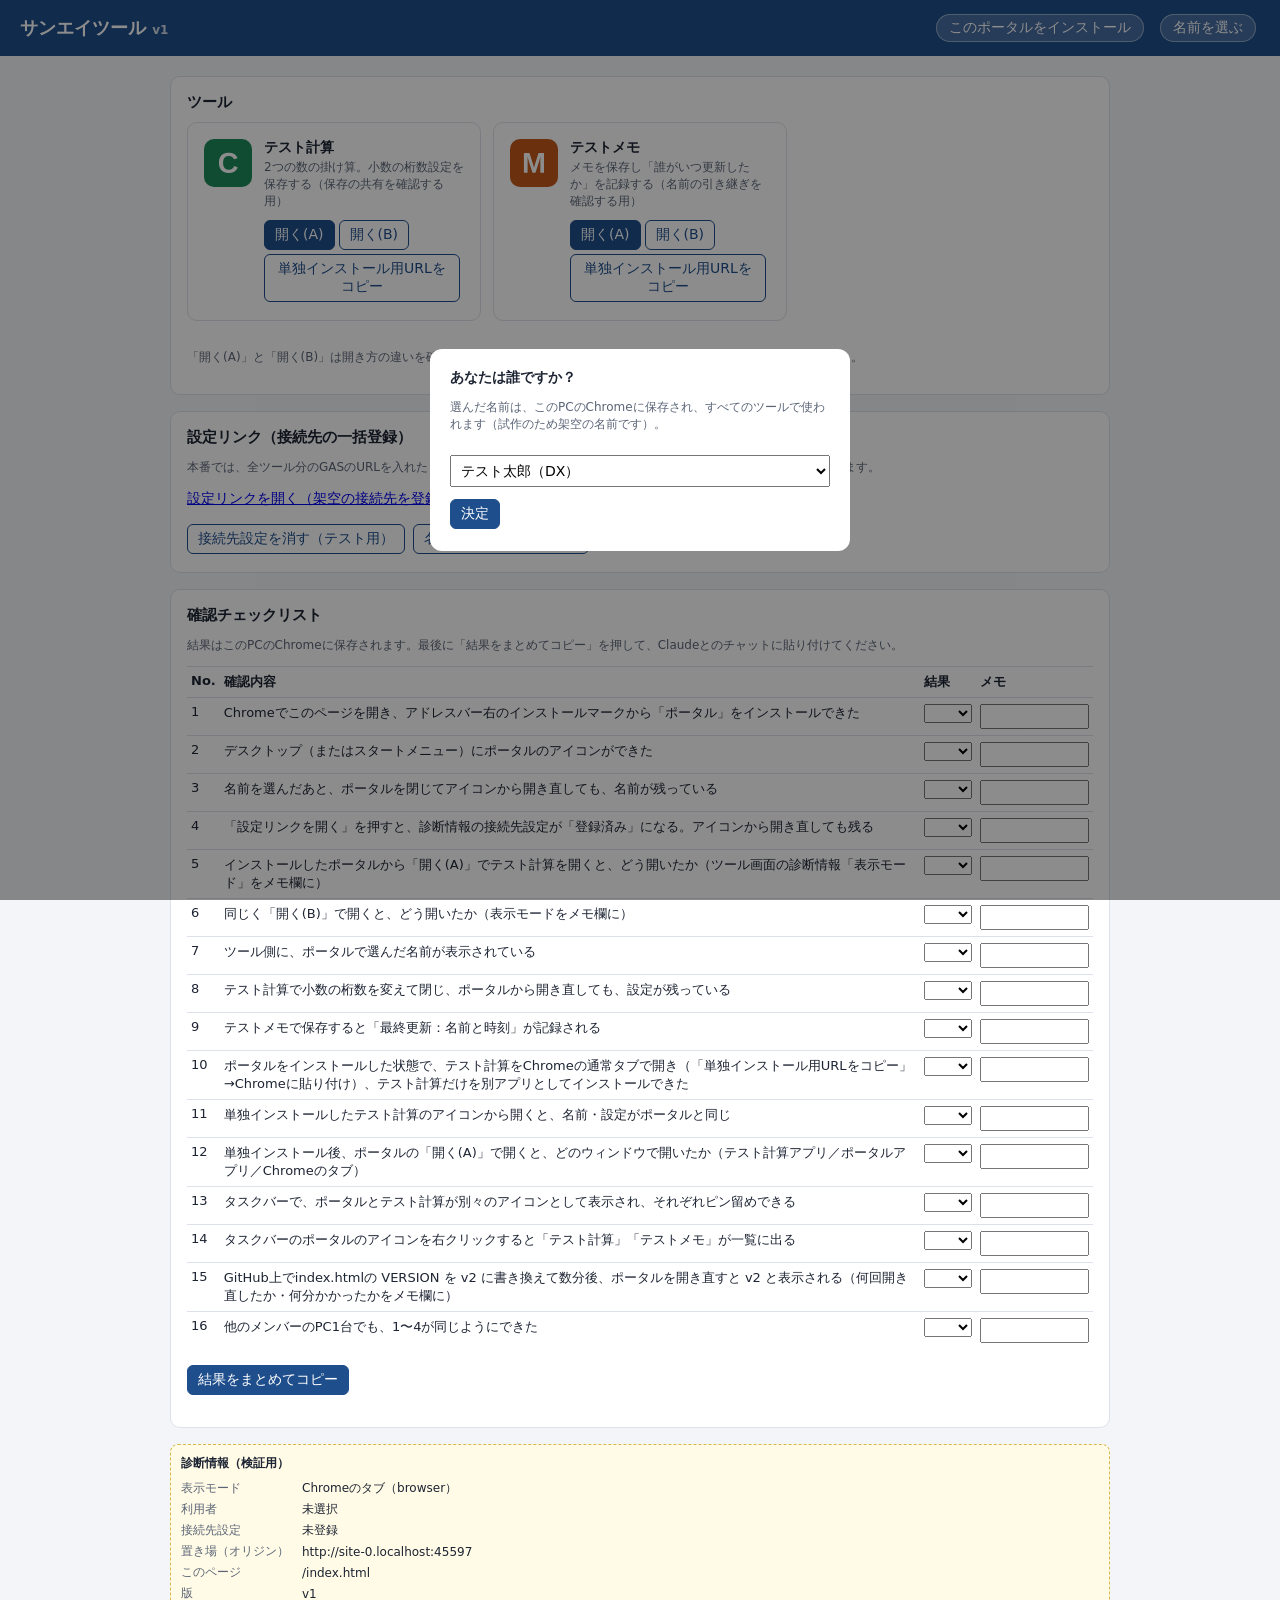
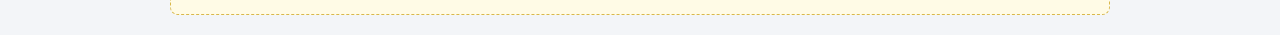
==== index.html @ d5607dd9 "Add files via upload" ====
<!doctype html>
<html lang="ja">
<head>
<meta charset="utf-8">
<meta name="viewport" content="width=device-width,initial-scale=1">
<title>サンエイツール（試作）</title>
<link rel="manifest" href="manifest.webmanifest">
<link rel="icon" href="icons/portal-192.png">
<meta name="theme-color" content="#1f4e8c">
<link rel="stylesheet" href="common/style.css">
<script src="common/sanei.js"></script>
<script src="tools.js"></script>
</head>
<body>
<header>
  <h1>サンエイツール <span class="ver" id="ver"></span></h1>
  <button class="chip" id="installBtn" hidden>このポータルをインストール</button>
  <button class="chip" id="userChip">名前を選ぶ</button>
</header>
<main>
  <div class="flash" id="flash" hidden></div>

  <div class="card">
    <h2>ツール</h2>
    <div class="tools" id="tools"></div>
    <p class="note">「開く(A)」と「開く(B)」は開き方の違いを確かめるためのボタンです（Aは新しいウィンドウを指定、Bは通常のリンク）。</p>
  </div>

  <div class="card">
    <h2>設定リンク（接続先の一括登録）</h2>
    <p class="note">本番では、全ツール分のGASのURLを入れたリンクを社内チャットで1本だけ配る想定です。ここでは架空の接続先で試します。</p>
    <p><a id="confLink" href="#">設定リンクを開く（架空の接続先を登録）</a></p>
    <button class="sub" id="clearConf">接続先設定を消す（テスト用）</button>
    <button class="sub" id="clearUser">名前を消す（テスト用）</button>
  </div>

  <div class="card">
    <h2>確認チェックリスト</h2>
    <p class="note">結果はこのPCのChromeに保存されます。最後に「結果をまとめてコピー」を押して、Claudeとのチャットに貼り付けてください。</p>
    <table class="check" id="check"></table>
    <p><button id="copyResults">結果をまとめてコピー</button> <span class="note" id="copied"></span></p>
  </div>

  <div class="diag" id="diag"></div>
</main>

<div class="modal" id="modal" hidden>
  <div class="box">
    <b>あなたは誰ですか？</b>
    <p class="note">選んだ名前は、このPCのChromeに保存され、すべてのツールで使われます（試作のため架空の名前です）。</p>
    <select id="userSel"></select>
    <button id="userOk">決定</button>
  </div>
</div>

<script>
var VERSION = 'v1';   // 更新反映の確認（チェック項目14）で、GitHub上でここを v2 に書き換える
document.getElementById('ver').textContent = VERSION;

var CHECKS = [
  ['1', 'Chromeでこのページを開き、アドレスバー右のインストールマークから「ポータル」をインストールできた'],
  ['2', 'デスクトップ（またはスタートメニュー）にポータルのアイコンができた'],
  ['3', '名前を選んだあと、ポータルを閉じてアイコンから開き直しても、名前が残っている'],
  ['4', '「設定リンクを開く」を押すと、診断情報の接続先設定が「登録済み」になる。アイコンから開き直しても残る'],
  ['5', 'インストールしたポータルから「開く(A)」でテスト計算を開くと、どう開いたか（ツール画面の診断情報「表示モード」をメモ欄に）'],
  ['6', '同じく「開く(B)」で開くと、どう開いたか（表示モードをメモ欄に）'],
  ['7', 'ツール側に、ポータルで選んだ名前が表示されている'],
  ['8', 'テスト計算で小数の桁数を変えて閉じ、ポータルから開き直しても、設定が残っている'],
  ['9', 'テストメモで保存すると「最終更新：名前と時刻」が記録される'],
  ['10', 'ポータルをインストールした状態で、テスト計算をChromeの通常タブで開き（「単独インストール用URLをコピー」→Chromeに貼り付け）、テスト計算だけを別アプリとしてインストールできた'],
  ['11', '単独インストールしたテスト計算のアイコンから開くと、名前・設定がポータルと同じ'],
  ['12', '単独インストール後、ポータルの「開く(A)」で開くと、どのウィンドウで開いたか（テスト計算アプリ／ポータルアプリ／Chromeのタブ）'],
  ['13', 'タスクバーで、ポータルとテスト計算が別々のアイコンとして表示され、それぞれピン留めできる'],
  ['14', 'タスクバーのポータルのアイコンを右クリックすると「テスト計算」「テストメモ」が一覧に出る'],
  ['15', 'GitHub上でindex.htmlの VERSION を v2 に書き換えて数分後、ポータルを開き直すと v2 と表示される（何回開き直したか・何分かかったかをメモ欄に）'],
  ['16', '他のメンバーのPC1台でも、1〜4が同じようにできた']
];
var RKEY = 'portaltest.results';
function loadR() { try { return JSON.parse(localStorage.getItem(RKEY)) || {}; } catch (e) { return {}; } }
function saveR(r) { try { localStorage.setItem(RKEY, JSON.stringify(r)); } catch (e) {} }

function renderChecks() {
  var r = loadR(), t = document.getElementById('check');
  t.innerHTML = '<tr><th>No.</th><th>確認内容</th><th>結果</th><th>メモ</th></tr>' + CHECKS.map(function (c) {
    var v = r[c[0]] || {};
    function opt(x) { return '<option' + (v.res === x ? ' selected' : '') + '>' + x + '</option>'; }
    return '<tr><td>' + c[0] + '</td><td>' + c[1] + '</td><td><select data-k="' + c[0] + '" data-f="res">' +
      opt('') + opt('OK') + opt('NG') + opt('一部') + '</select></td><td><input type="text" data-k="' + c[0] +
      '" data-f="memo" value="' + (v.memo || '').replace(/"/g, '&quot;') + '"></td></tr>';
  }).join('');
}
document.getElementById('check').addEventListener('change', function (e) {
  var k = e.target.dataset.k, f = e.target.dataset.f; if (!k) return;
  var r = loadR(); r[k] = r[k] || {}; r[k][f] = e.target.value; saveR(r);
});
document.getElementById('copyResults').onclick = function () {
  var r = loadR();
  var txt = '【ポータル試作 確認結果】' + VERSION + ' / ' + navigator.userAgent.match(/Chrome\/[\d.]+/) + '\n' +
    CHECKS.map(function (c) { var v = r[c[0]] || {}; return c[0] + '. ' + (v.res || '未') + (v.memo ? '（' + v.memo + '）' : ''); }).join('\n');
  copyText(txt); document.getElementById('copied').textContent = 'コピーしました';
};

function copyText(t) {
  if (navigator.clipboard && window.isSecureContext) { navigator.clipboard.writeText(t).catch(function () { fallback(t); }); }
  else fallback(t);
  function fallback(s) { var a = document.createElement('textarea'); a.value = s; document.body.appendChild(a); a.select(); document.execCommand('copy'); a.remove(); }
}

function renderTools() {
  var u = Sanei.getUser(), g = u ? u.group : null, box = document.getElementById('tools');
  box.innerHTML = SANEI_TOOLS.filter(function (t) { return !t.groups.length || t.groups.indexOf(g) >= 0; }).map(function (t) {
    var abs = new URL(t.url, location.href).href;
    return '<div class="card tool"><img src="' + t.icon + '" alt=""><div><div class="t">' + t.name + '</div><div class="d">' + t.desc + '</div>' +
      '<button data-open="' + t.url + '">開く(A)</button>' +
      '<a class="btn sub" href="' + t.url + '" target="_blank">開く(B)</a>' +
      '<button class="sub" data-copy="' + abs + '">単独インストール用URLをコピー</button></div></div>';
  }).join('');
}
document.getElementById('tools').addEventListener('click', function (e) {
  var o = e.target.dataset.open, c = e.target.dataset.copy;
  if (o) window.open(o, '_blank');
  if (c) { copyText(c); e.target.textContent = 'コピーしました'; }
});

// 名前選択
var sel = document.getElementById('userSel');
sel.innerHTML = SANEI_USERS.map(function (u, i) { return '<option value="' + i + '">' + u.name + '（' + u.group + '）</option>'; }).join('');
document.getElementById('userChip').onclick = function () { document.getElementById('modal').hidden = false; };
document.getElementById('userOk').onclick = function () {
  Sanei.setUser(SANEI_USERS[sel.value]); document.getElementById('modal').hidden = true; refresh();
};

// 設定リンク（架空の接続先）
var demoConf = { tools: { calc: { endpoint: 'https://example.invalid/calc-gas' }, memo: { endpoint: 'https://example.invalid/memo-gas' } } };
document.getElementById('confLink').href = location.pathname + '#config=' + encodeURIComponent(JSON.stringify(demoConf));
document.getElementById('confLink').onclick = function () { setTimeout(function () { location.reload(); }, 50); };
document.getElementById('clearConf').onclick = function () { Sanei.clearConfig(); refresh(); };
document.getElementById('clearUser').onclick = function () { Sanei.clearUser(); refresh(); };

// インストールボタン（Chromeがインストール可能と判断したときだけ表示）
var deferred = null;
addEventListener('beforeinstallprompt', function (e) { e.preventDefault(); deferred = e; document.getElementById('installBtn').hidden = false; });
document.getElementById('installBtn').onclick = function () { if (deferred) { deferred.prompt(); deferred = null; } };

function refresh() {
  var u = Sanei.getUser();
  document.getElementById('userChip').textContent = u ? u.name + '（名前を変える）' : '名前を選ぶ';
  if (!u) document.getElementById('modal').hidden = false;
  renderTools();
  Sanei.renderDiag(document.getElementById('diag'), [['版', VERSION]]);
}
if (window.__saneiConfigJustSaved) { var f = document.getElementById('flash'); f.hidden = false; f.textContent = '接続先設定を登録しました。'; }
Sanei.onChange(refresh);
renderChecks();
refresh();
</script>
</body>
</html>
---- common/style.css ----
:root{--bg:#f3f5f8;--card:#fff;--ink:#1d2433;--sub:#5b6577;--line:#dde2ea;--accent:#1f4e8c;--ok:#1b8a5a;--warn:#b54708}
*{box-sizing:border-box}
body{margin:0;font-family:"Yu Gothic UI","Meiryo",system-ui,sans-serif;background:var(--bg);color:var(--ink);font-size:14px}
header{background:var(--accent);color:#fff;padding:12px 20px;display:flex;align-items:center;gap:12px}
header h1{font-size:18px;margin:0;flex:1}
header .ver{font-size:12px;opacity:.8}
.chip{background:rgba(255,255,255,.18);border:1px solid rgba(255,255,255,.4);color:#fff;border-radius:999px;padding:4px 12px;cursor:pointer;font:inherit}
main{max-width:980px;margin:0 auto;padding:20px}
.card{background:var(--card);border:1px solid var(--line);border-radius:10px;padding:16px;margin-bottom:16px}
.card h2{font-size:15px;margin:0 0 10px}
.tools{display:grid;grid-template-columns:repeat(auto-fill,minmax(280px,1fr));gap:12px}
.tool{display:flex;gap:12px;align-items:flex-start}
.tool img{width:48px;height:48px;border-radius:10px}
.tool .t{font-weight:bold}
.tool .d{color:var(--sub);font-size:12px;margin:2px 0 8px}
button,.btn{font:inherit;border:1px solid var(--accent);background:var(--accent);color:#fff;border-radius:6px;padding:5px 10px;cursor:pointer;text-decoration:none;display:inline-block;margin:2px 4px 2px 0}
button.sub,.btn.sub{background:#fff;color:var(--accent)}
.diag{font-size:12px;background:#fffbe6;border:1px dashed #d9b84a;border-radius:8px;padding:10px}
.diag table{border-collapse:collapse;margin-top:6px}
.diag th{text-align:left;color:var(--sub);font-weight:normal;padding:2px 12px 2px 0;white-space:nowrap}
.note{color:var(--sub);font-size:12px}
.modal{position:fixed;inset:0;background:rgba(0,0,0,.45);display:flex;align-items:center;justify-content:center}
.modal[hidden]{display:none}
.modal .box{background:#fff;border-radius:12px;padding:20px;width:min(420px,92vw)}
.modal select{width:100%;font:inherit;padding:6px;margin:10px 0}
table.check{width:100%;border-collapse:collapse;font-size:13px}
table.check td,table.check th{border-top:1px solid var(--line);padding:6px 4px;vertical-align:top;text-align:left}
table.check input[type=text]{width:100%;font:inherit;padding:3px}
.flash{background:#e7f6ee;border:1px solid #9fd8b9;border-radius:8px;padding:8px 12px;margin-bottom:12px}
input,textarea{font:inherit}
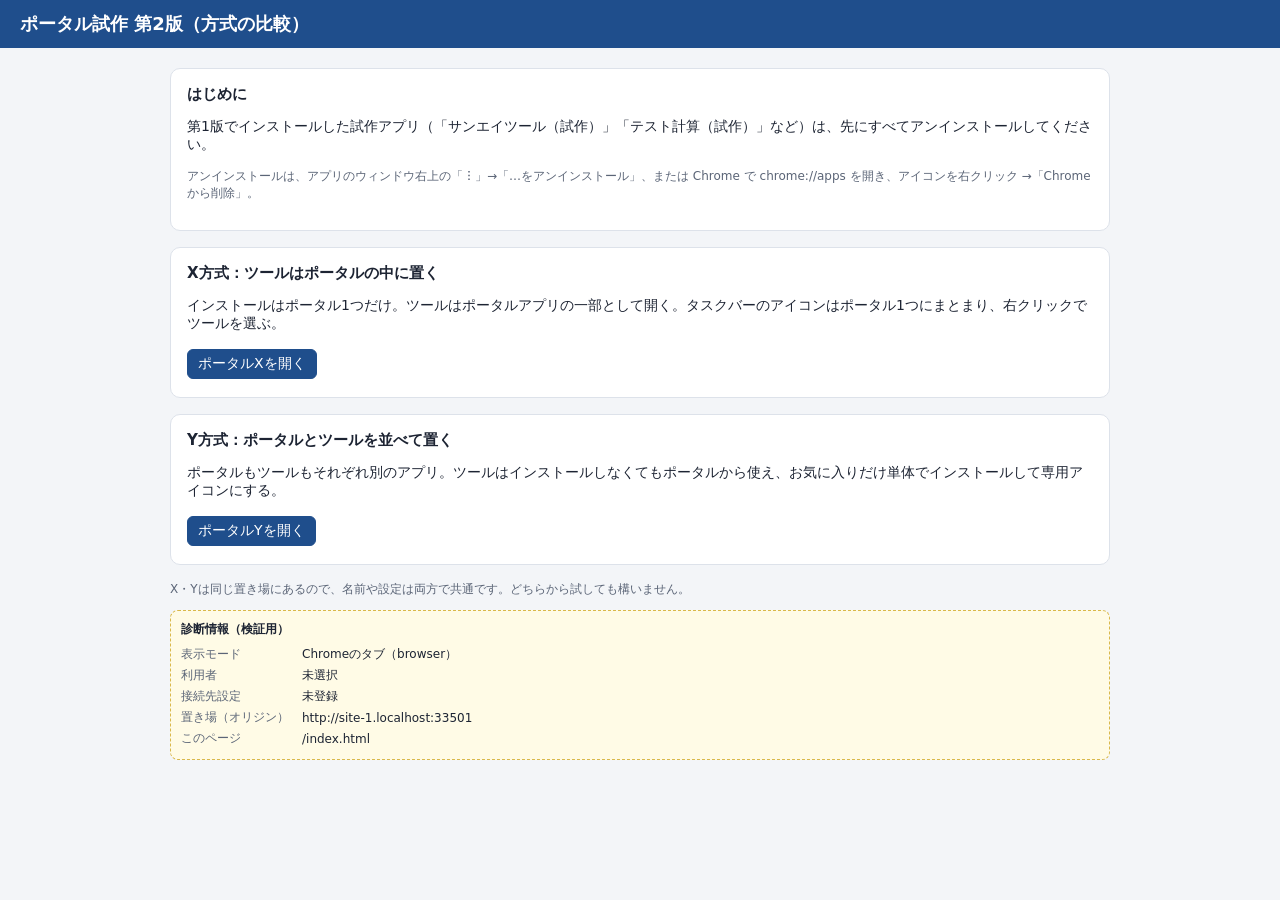
==== commit 4de5634e: "Add files via upload" ====
--- a/index.html
+++ b/index.html
@@ -3,156 +3,32 @@
 <head>
 <meta charset="utf-8">
 <meta name="viewport" content="width=device-width,initial-scale=1">
-<title>サンエイツール（試作）</title>
-<link rel="manifest" href="manifest.webmanifest">
+<title>ポータル試作 第2版</title>
 <link rel="icon" href="icons/portal-192.png">
-<meta name="theme-color" content="#1f4e8c">
 <link rel="stylesheet" href="common/style.css">
 <script src="common/sanei.js"></script>
-<script src="tools.js"></script>
 </head>
 <body>
-<header>
-  <h1>サンエイツール <span class="ver" id="ver"></span></h1>
-  <button class="chip" id="installBtn" hidden>このポータルをインストール</button>
-  <button class="chip" id="userChip">名前を選ぶ</button>
-</header>
+<header><h1>ポータル試作 第2版（方式の比較）</h1></header>
 <main>
-  <div class="flash" id="flash" hidden></div>
-
   <div class="card">
-    <h2>ツール</h2>
-    <div class="tools" id="tools"></div>
-    <p class="note">「開く(A)」と「開く(B)」は開き方の違いを確かめるためのボタンです（Aは新しいウィンドウを指定、Bは通常のリンク）。</p>
+    <h2>はじめに</h2>
+    <p>第1版でインストールした試作アプリ（「サンエイツール（試作）」「テスト計算（試作）」など）は、先にすべてアンインストールしてください。</p>
+    <p class="note">アンインストールは、アプリのウィンドウ右上の「︙」→「…をアンインストール」、または Chrome で chrome://apps を開き、アイコンを右クリック →「Chromeから削除」。</p>
   </div>
-
   <div class="card">
-    <h2>設定リンク（接続先の一括登録）</h2>
-    <p class="note">本番では、全ツール分のGASのURLを入れたリンクを社内チャットで1本だけ配る想定です。ここでは架空の接続先で試します。</p>
-    <p><a id="confLink" href="#">設定リンクを開く（架空の接続先を登録）</a></p>
-    <button class="sub" id="clearConf">接続先設定を消す（テスト用）</button>
-    <button class="sub" id="clearUser">名前を消す（テスト用）</button>
+    <h2>X方式：ツールはポータルの中に置く</h2>
+    <p>インストールはポータル1つだけ。ツールはポータルアプリの一部として開く。タスクバーのアイコンはポータル1つにまとまり、右クリックでツールを選ぶ。</p>
+    <a class="btn" href="x/">ポータルXを開く</a>
   </div>
-
   <div class="card">
-    <h2>確認チェックリスト</h2>
-    <p class="note">結果はこのPCのChromeに保存されます。最後に「結果をまとめてコピー」を押して、Claudeとのチャットに貼り付けてください。</p>
-    <table class="check" id="check"></table>
-    <p><button id="copyResults">結果をまとめてコピー</button> <span class="note" id="copied"></span></p>
+    <h2>Y方式：ポータルとツールを並べて置く</h2>
+    <p>ポータルもツールもそれぞれ別のアプリ。ツールはインストールしなくてもポータルから使え、お気に入りだけ単体でインストールして専用アイコンにする。</p>
+    <a class="btn" href="y/portal/">ポータルYを開く</a>
   </div>
-
+  <p class="note">X・Yは同じ置き場にあるので、名前や設定は両方で共通です。どちらから試しても構いません。</p>
   <div class="diag" id="diag"></div>
 </main>
-
-<div class="modal" id="modal" hidden>
-  <div class="box">
-    <b>あなたは誰ですか？</b>
-    <p class="note">選んだ名前は、このPCのChromeに保存され、すべてのツールで使われます（試作のため架空の名前です）。</p>
-    <select id="userSel"></select>
-    <button id="userOk">決定</button>
-  </div>
-</div>
-
-<script>
-var VERSION = 'v1';   // 更新反映の確認（チェック項目14）で、GitHub上でここを v2 に書き換える
-document.getElementById('ver').textContent = VERSION;
-
-var CHECKS = [
-  ['1', 'Chromeでこのページを開き、アドレスバー右のインストールマークから「ポータル」をインストールできた'],
-  ['2', 'デスクトップ（またはスタートメニュー）にポータルのアイコンができた'],
-  ['3', '名前を選んだあと、ポータルを閉じてアイコンから開き直しても、名前が残っている'],
-  ['4', '「設定リンクを開く」を押すと、診断情報の接続先設定が「登録済み」になる。アイコンから開き直しても残る'],
-  ['5', 'インストールしたポータルから「開く(A)」でテスト計算を開くと、どう開いたか（ツール画面の診断情報「表示モード」をメモ欄に）'],
-  ['6', '同じく「開く(B)」で開くと、どう開いたか（表示モードをメモ欄に）'],
-  ['7', 'ツール側に、ポータルで選んだ名前が表示されている'],
-  ['8', 'テスト計算で小数の桁数を変えて閉じ、ポータルから開き直しても、設定が残っている'],
-  ['9', 'テストメモで保存すると「最終更新：名前と時刻」が記録される'],
-  ['10', 'ポータルをインストールした状態で、テスト計算をChromeの通常タブで開き（「単独インストール用URLをコピー」→Chromeに貼り付け）、テスト計算だけを別アプリとしてインストールできた'],
-  ['11', '単独インストールしたテスト計算のアイコンから開くと、名前・設定がポータルと同じ'],
-  ['12', '単独インストール後、ポータルの「開く(A)」で開くと、どのウィンドウで開いたか（テスト計算アプリ／ポータルアプリ／Chromeのタブ）'],
-  ['13', 'タスクバーで、ポータルとテスト計算が別々のアイコンとして表示され、それぞれピン留めできる'],
-  ['14', 'タスクバーのポータルのアイコンを右クリックすると「テスト計算」「テストメモ」が一覧に出る'],
-  ['15', 'GitHub上でindex.htmlの VERSION を v2 に書き換えて数分後、ポータルを開き直すと v2 と表示される（何回開き直したか・何分かかったかをメモ欄に）'],
-  ['16', '他のメンバーのPC1台でも、1〜4が同じようにできた']
-];
-var RKEY = 'portaltest.results';
-function loadR() { try { return JSON.parse(localStorage.getItem(RKEY)) || {}; } catch (e) { return {}; } }
-function saveR(r) { try { localStorage.setItem(RKEY, JSON.stringify(r)); } catch (e) {} }
-
-function renderChecks() {
-  var r = loadR(), t = document.getElementById('check');
-  t.innerHTML = '<tr><th>No.</th><th>確認内容</th><th>結果</th><th>メモ</th></tr>' + CHECKS.map(function (c) {
-    var v = r[c[0]] || {};
-    function opt(x) { return '<option' + (v.res === x ? ' selected' : '') + '>' + x + '</option>'; }
-    return '<tr><td>' + c[0] + '</td><td>' + c[1] + '</td><td><select data-k="' + c[0] + '" data-f="res">' +
-      opt('') + opt('OK') + opt('NG') + opt('一部') + '</select></td><td><input type="text" data-k="' + c[0] +
-      '" data-f="memo" value="' + (v.memo || '').replace(/"/g, '&quot;') + '"></td></tr>';
-  }).join('');
-}
-document.getElementById('check').addEventListener('change', function (e) {
-  var k = e.target.dataset.k, f = e.target.dataset.f; if (!k) return;
-  var r = loadR(); r[k] = r[k] || {}; r[k][f] = e.target.value; saveR(r);
-});
-document.getElementById('copyResults').onclick = function () {
-  var r = loadR();
-  var txt = '【ポータル試作 確認結果】' + VERSION + ' / ' + navigator.userAgent.match(/Chrome\/[\d.]+/) + '\n' +
-    CHECKS.map(function (c) { var v = r[c[0]] || {}; return c[0] + '. ' + (v.res || '未') + (v.memo ? '（' + v.memo + '）' : ''); }).join('\n');
-  copyText(txt); document.getElementById('copied').textContent = 'コピーしました';
-};
-
-function copyText(t) {
-  if (navigator.clipboard && window.isSecureContext) { navigator.clipboard.writeText(t).catch(function () { fallback(t); }); }
-  else fallback(t);
-  function fallback(s) { var a = document.createElement('textarea'); a.value = s; document.body.appendChild(a); a.select(); document.execCommand('copy'); a.remove(); }
-}
-
-function renderTools() {
-  var u = Sanei.getUser(), g = u ? u.group : null, box = document.getElementById('tools');
-  box.innerHTML = SANEI_TOOLS.filter(function (t) { return !t.groups.length || t.groups.indexOf(g) >= 0; }).map(function (t) {
-    var abs = new URL(t.url, location.href).href;
-    return '<div class="card tool"><img src="' + t.icon + '" alt=""><div><div class="t">' + t.name + '</div><div class="d">' + t.desc + '</div>' +
-      '<button data-open="' + t.url + '">開く(A)</button>' +
-      '<a class="btn sub" href="' + t.url + '" target="_blank">開く(B)</a>' +
-      '<button class="sub" data-copy="' + abs + '">単独インストール用URLをコピー</button></div></div>';
-  }).join('');
-}
-document.getElementById('tools').addEventListener('click', function (e) {
-  var o = e.target.dataset.open, c = e.target.dataset.copy;
-  if (o) window.open(o, '_blank');
-  if (c) { copyText(c); e.target.textContent = 'コピーしました'; }
-});
-
-// 名前選択
-var sel = document.getElementById('userSel');
-sel.innerHTML = SANEI_USERS.map(function (u, i) { return '<option value="' + i + '">' + u.name + '（' + u.group + '）</option>'; }).join('');
-document.getElementById('userChip').onclick = function () { document.getElementById('modal').hidden = false; };
-document.getElementById('userOk').onclick = function () {
-  Sanei.setUser(SANEI_USERS[sel.value]); document.getElementById('modal').hidden = true; refresh();
-};
-
-// 設定リンク（架空の接続先）
-var demoConf = { tools: { calc: { endpoint: 'https://example.invalid/calc-gas' }, memo: { endpoint: 'https://example.invalid/memo-gas' } } };
-document.getElementById('confLink').href = location.pathname + '#config=' + encodeURIComponent(JSON.stringify(demoConf));
-document.getElementById('confLink').onclick = function () { setTimeout(function () { location.reload(); }, 50); };
-document.getElementById('clearConf').onclick = function () { Sanei.clearConfig(); refresh(); };
-document.getElementById('clearUser').onclick = function () { Sanei.clearUser(); refresh(); };
-
-// インストールボタン（Chromeがインストール可能と判断したときだけ表示）
-var deferred = null;
-addEventListener('beforeinstallprompt', function (e) { e.preventDefault(); deferred = e; document.getElementById('installBtn').hidden = false; });
-document.getElementById('installBtn').onclick = function () { if (deferred) { deferred.prompt(); deferred = null; } };
-
-function refresh() {
-  var u = Sanei.getUser();
-  document.getElementById('userChip').textContent = u ? u.name + '（名前を変える）' : '名前を選ぶ';
-  if (!u) document.getElementById('modal').hidden = false;
-  renderTools();
-  Sanei.renderDiag(document.getElementById('diag'), [['版', VERSION]]);
-}
-if (window.__saneiConfigJustSaved) { var f = document.getElementById('flash'); f.hidden = false; f.textContent = '接続先設定を登録しました。'; }
-Sanei.onChange(refresh);
-renderChecks();
-refresh();
-</script>
+<script>Sanei.renderDiag(document.getElementById('diag'));</script>
 </body>
 </html>
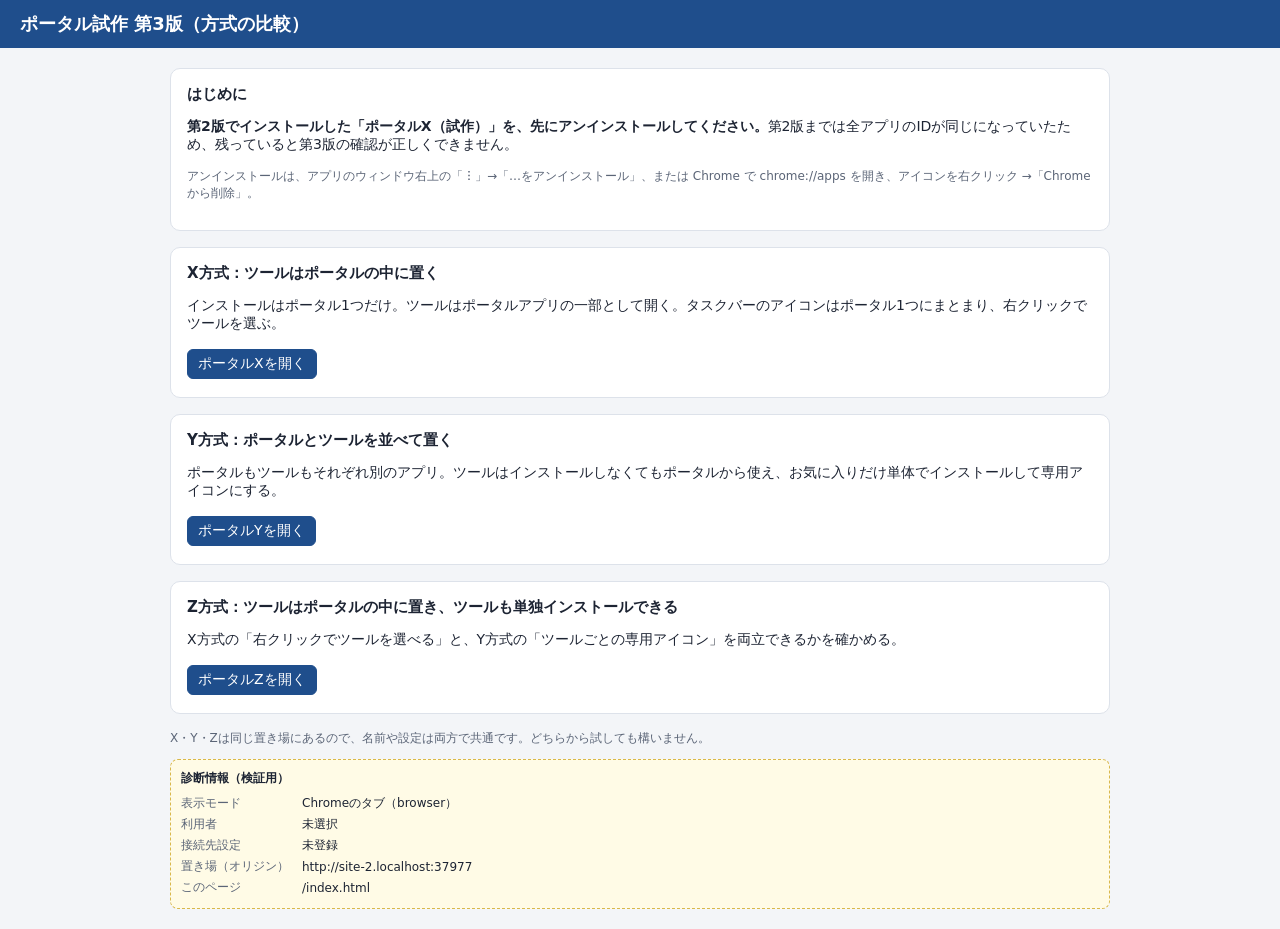
==== commit 62daa2da: "Add files via upload" ====
--- a/index.html
+++ b/index.html
@@ -3,17 +3,17 @@
 <head>
 <meta charset="utf-8">
 <meta name="viewport" content="width=device-width,initial-scale=1">
-<title>ポータル試作 第2版</title>
+<title>ポータル試作 第3版</title>
 <link rel="icon" href="icons/portal-192.png">
 <link rel="stylesheet" href="common/style.css">
 <script src="common/sanei.js"></script>
 </head>
 <body>
-<header><h1>ポータル試作 第2版（方式の比較）</h1></header>
+<header><h1>ポータル試作 第3版（方式の比較）</h1></header>
 <main>
   <div class="card">
     <h2>はじめに</h2>
-    <p>第1版でインストールした試作アプリ（「サンエイツール（試作）」「テスト計算（試作）」など）は、先にすべてアンインストールしてください。</p>
+    <p><b>第2版でインストールした「ポータルX（試作）」を、先にアンインストールしてください。</b>第2版までは全アプリのIDが同じになっていたため、残っていると第3版の確認が正しくできません。</p>
     <p class="note">アンインストールは、アプリのウィンドウ右上の「︙」→「…をアンインストール」、または Chrome で chrome://apps を開き、アイコンを右クリック →「Chromeから削除」。</p>
   </div>
   <div class="card">
@@ -26,7 +26,12 @@
     <p>ポータルもツールもそれぞれ別のアプリ。ツールはインストールしなくてもポータルから使え、お気に入りだけ単体でインストールして専用アイコンにする。</p>
     <a class="btn" href="y/portal/">ポータルYを開く</a>
   </div>
-  <p class="note">X・Yは同じ置き場にあるので、名前や設定は両方で共通です。どちらから試しても構いません。</p>
+  <div class="card">
+    <h2>Z方式：ツールはポータルの中に置き、ツールも単独インストールできる</h2>
+    <p>X方式の「右クリックでツールを選べる」と、Y方式の「ツールごとの専用アイコン」を両立できるかを確かめる。</p>
+    <a class="btn" href="z/">ポータルZを開く</a>
+  </div>
+  <p class="note">X・Y・Zは同じ置き場にあるので、名前や設定は両方で共通です。どちらから試しても構いません。</p>
   <div class="diag" id="diag"></div>
 </main>
 <script>Sanei.renderDiag(document.getElementById('diag'));</script>
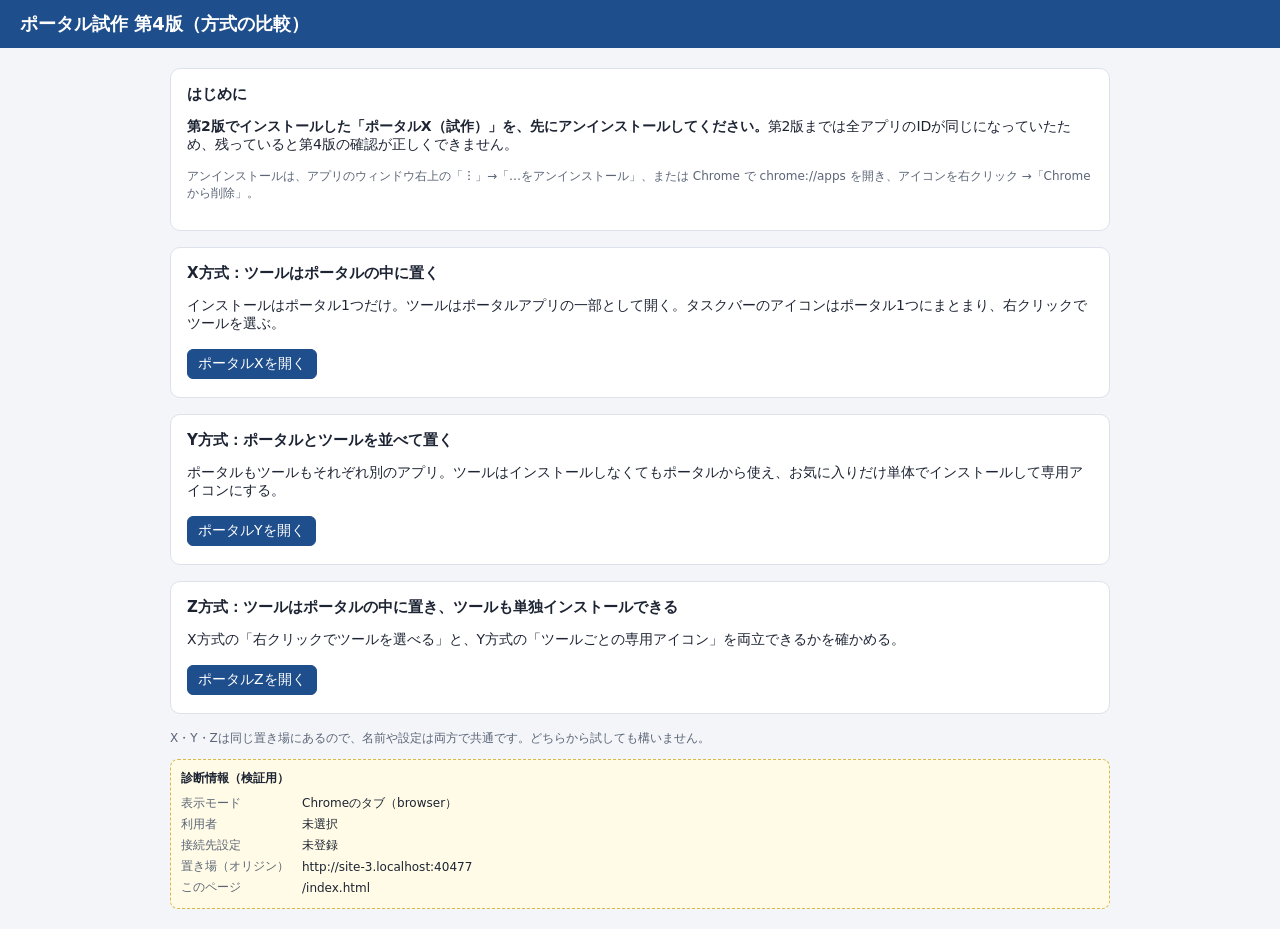
==== commit 93f3e08b: "Add files via upload" ====
--- a/index.html
+++ b/index.html
@@ -3,17 +3,17 @@
 <head>
 <meta charset="utf-8">
 <meta name="viewport" content="width=device-width,initial-scale=1">
-<title>ポータル試作 第3版</title>
+<title>ポータル試作 第4版</title>
 <link rel="icon" href="icons/portal-192.png">
 <link rel="stylesheet" href="common/style.css">
 <script src="common/sanei.js"></script>
 </head>
 <body>
-<header><h1>ポータル試作 第3版（方式の比較）</h1></header>
+<header><h1>ポータル試作 第4版（方式の比較）</h1></header>
 <main>
   <div class="card">
     <h2>はじめに</h2>
-    <p><b>第2版でインストールした「ポータルX（試作）」を、先にアンインストールしてください。</b>第2版までは全アプリのIDが同じになっていたため、残っていると第3版の確認が正しくできません。</p>
+    <p><b>第2版でインストールした「ポータルX（試作）」を、先にアンインストールしてください。</b>第2版までは全アプリのIDが同じになっていたため、残っていると第4版の確認が正しくできません。</p>
     <p class="note">アンインストールは、アプリのウィンドウ右上の「︙」→「…をアンインストール」、または Chrome で chrome://apps を開き、アイコンを右クリック →「Chromeから削除」。</p>
   </div>
   <div class="card">
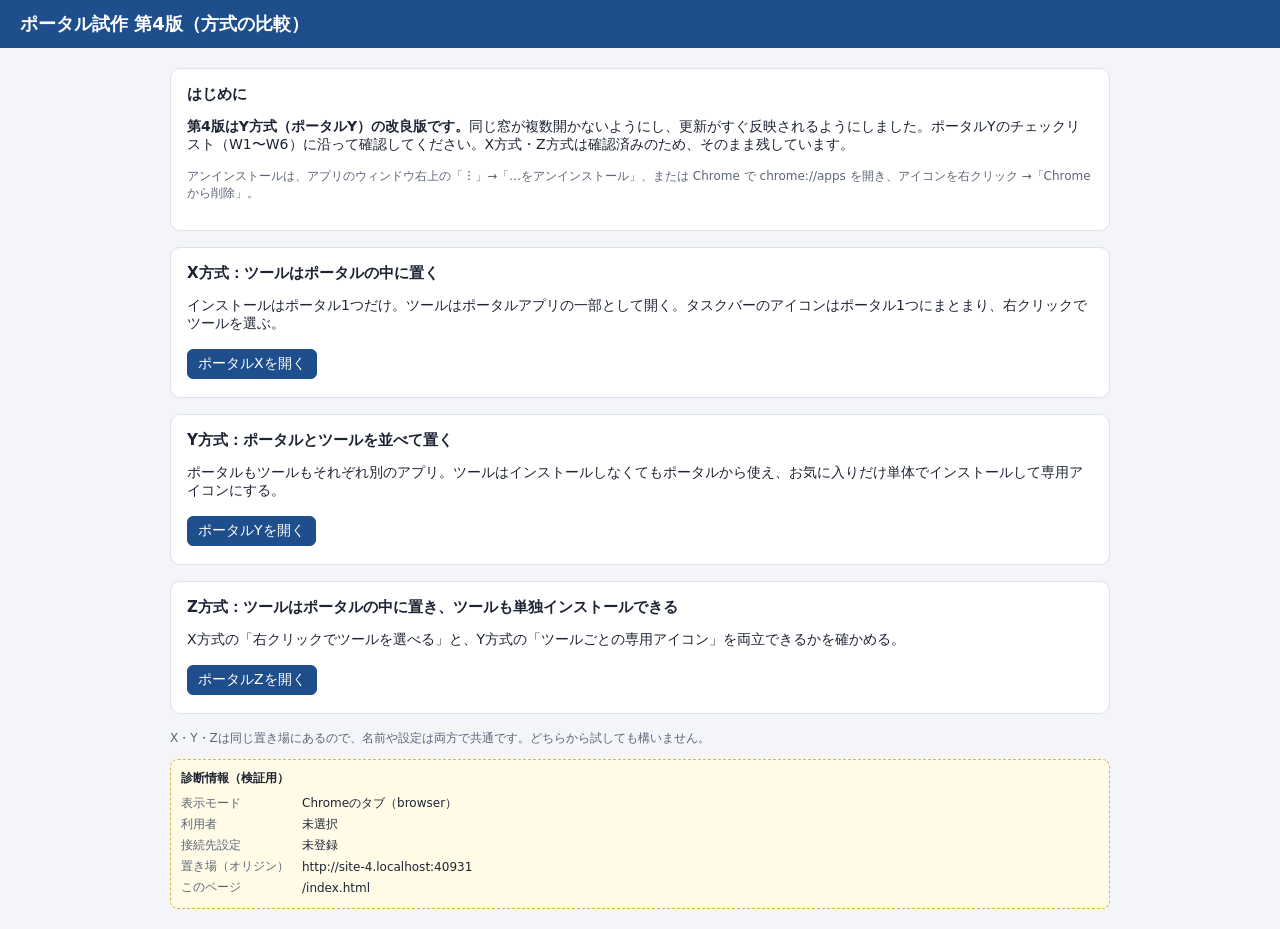
==== commit 5860177e: "Add files via upload" ====
--- a/index.html
+++ b/index.html
@@ -13,7 +13,7 @@
 <main>
   <div class="card">
     <h2>はじめに</h2>
-    <p><b>第2版でインストールした「ポータルX（試作）」を、先にアンインストールしてください。</b>第2版までは全アプリのIDが同じになっていたため、残っていると第4版の確認が正しくできません。</p>
+    <p><b>第4版はY方式（ポータルY）の改良版です。</b>同じ窓が複数開かないようにし、更新がすぐ反映されるようにしました。ポータルYのチェックリスト（W1〜W6）に沿って確認してください。X方式・Z方式は確認済みのため、そのまま残しています。</p>
     <p class="note">アンインストールは、アプリのウィンドウ右上の「︙」→「…をアンインストール」、または Chrome で chrome://apps を開き、アイコンを右クリック →「Chromeから削除」。</p>
   </div>
   <div class="card">
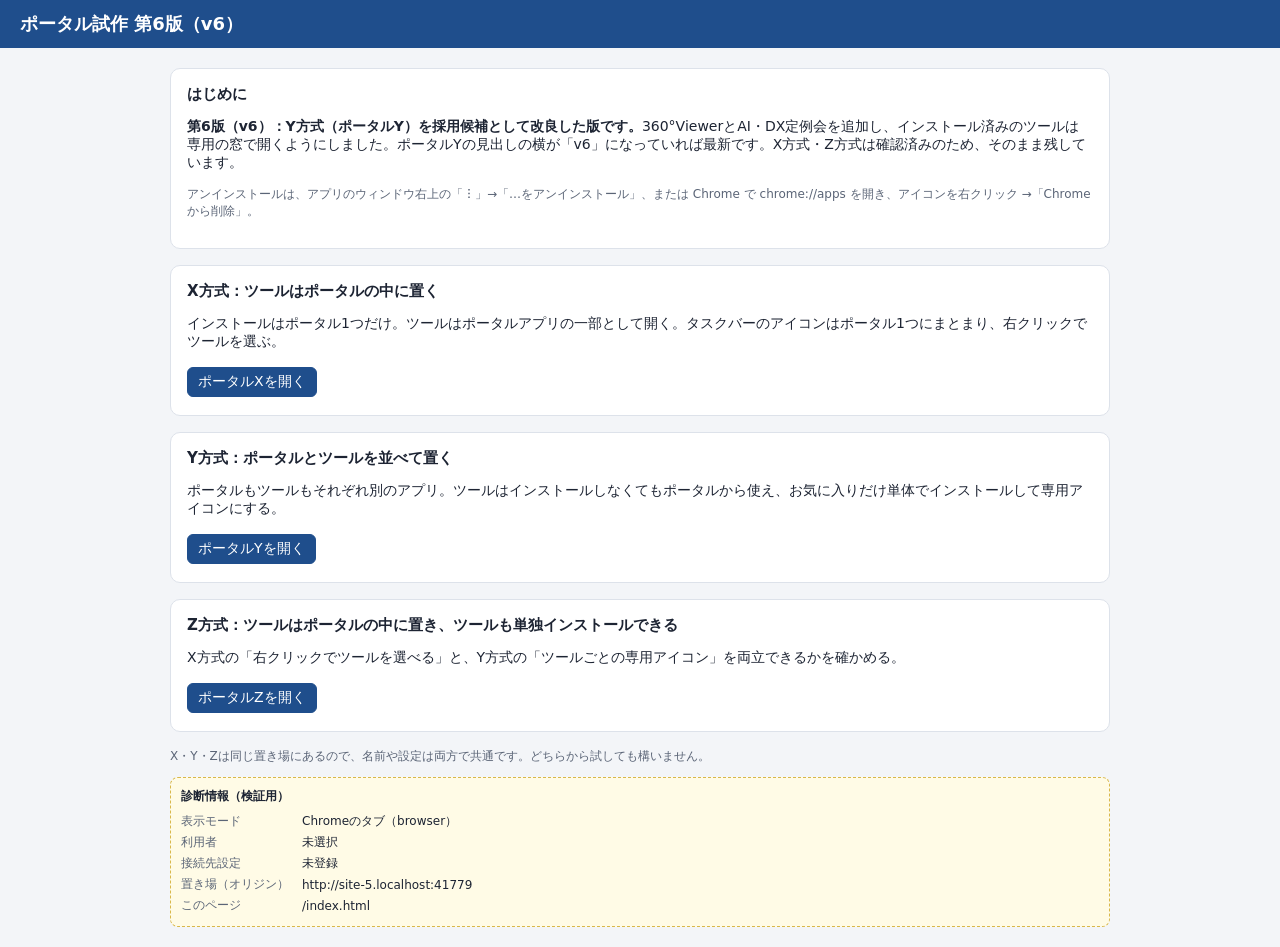
==== commit ffd10ccd: "Add files via upload" ====
--- a/index.html
+++ b/index.html
@@ -3,17 +3,17 @@
 <head>
 <meta charset="utf-8">
 <meta name="viewport" content="width=device-width,initial-scale=1">
-<title>ポータル試作 第4版</title>
+<title>ポータル試作 第6版（v6）</title>
 <link rel="icon" href="icons/portal-192.png">
 <link rel="stylesheet" href="common/style.css">
 <script src="common/sanei.js"></script>
 </head>
 <body>
-<header><h1>ポータル試作 第4版（方式の比較）</h1></header>
+<header><h1>ポータル試作 第6版（v6）</h1></header>
 <main>
   <div class="card">
     <h2>はじめに</h2>
-    <p><b>第4版はY方式（ポータルY）の改良版です。</b>同じ窓が複数開かないようにし、更新がすぐ反映されるようにしました。ポータルYのチェックリスト（W1〜W6）に沿って確認してください。X方式・Z方式は確認済みのため、そのまま残しています。</p>
+    <p><b>第6版（v6）：Y方式（ポータルY）を採用候補として改良した版です。</b>360°ViewerとAI・DX定例会を追加し、インストール済みのツールは専用の窓で開くようにしました。ポータルYの見出しの横が「v6」になっていれば最新です。X方式・Z方式は確認済みのため、そのまま残しています。</p>
     <p class="note">アンインストールは、アプリのウィンドウ右上の「︙」→「…をアンインストール」、または Chrome で chrome://apps を開き、アイコンを右クリック →「Chromeから削除」。</p>
   </div>
   <div class="card">
